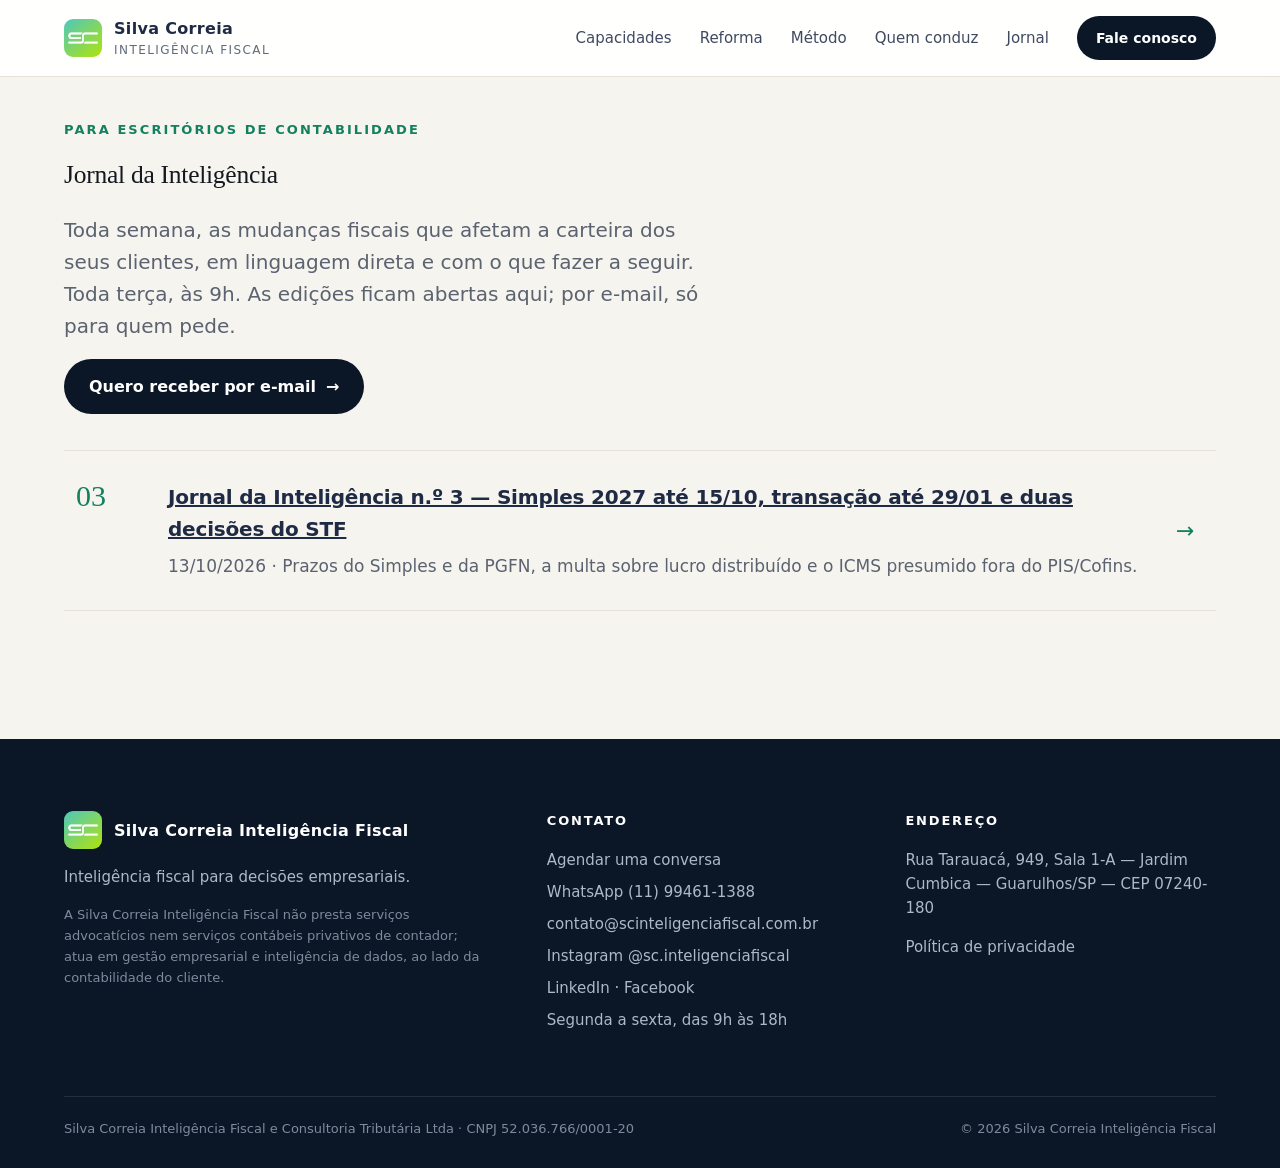
==== jornal.html @ 4a560fd2 "Jornal da Inteligência n.º 3 aberto no site" ====
<!doctype html>
<html lang="pt-BR">
<head>
<meta charset="utf-8">
<meta name="viewport" content="width=device-width, initial-scale=1">
<title>Jornal da Inteligência — Silva Correia Inteligência Fiscal</title>
<meta name="description" content="As mudanças fiscais da semana e o que cada uma muda na rotina das empresas — edições abertas.">
<meta name="theme-color" content="#0B1626">
<meta property="og:type" content="website"><meta property="og:title" content="Jornal da Inteligência — Silva Correia Inteligência Fiscal">
<meta property="og:description" content="As mudanças fiscais da semana e o que cada uma muda na rotina das empresas — edições abertas."><meta property="og:url" content="https://scinteligenciafiscal.com.br">
<meta property="og:image" content="https://scinteligenciafiscal.com.br/assets/sc_simbolo.png"><meta property="og:locale" content="pt_BR">
<link rel="canonical" href="https://scinteligenciafiscal.com.br/">
<link rel="icon" href="assets/sc_simbolo.png">
<link rel="stylesheet" href="assets/estilo.css">

</head>
<body>
<a class="pular" href="#conteudo">Pular para o conteúdo</a>
<header class="hdr solido fixo"><div class="cx">
  <a class="marca" href="index.html"><img src="assets/sc_simbolo.png" alt="" width="38" height="38">
    <span>Silva Correia<small>Inteligência Fiscal</small></span></a>
  <button class="menu-btn" aria-label="Abrir menu" aria-expanded="false" aria-controls="menu"><span></span><span></span><span></span></button>
  <nav class="nav" id="menu" aria-label="Principal">
    <a href="index.html#capacidades">Capacidades</a><a href="index.html#reforma">Reforma</a>
    <a href="index.html#metodo">Método</a><a href="index.html#lideranca">Quem conduz</a><a href="jornal.html">Jornal</a>
    <a class="btn btn-e" href="index.html#contato">Fale conosco</a>
  </nav>
</div></header>
<main id="conteudo">

<section class="papel" style="padding-top:120px"><div class="cx">
  <p class="olho">Para escritórios de contabilidade</p><h1>Jornal da Inteligência</h1>
  <p class="lead">Toda semana, as mudanças fiscais que afetam a carteira dos seus clientes, em linguagem direta e com o que fazer a seguir. Toda terça, às 9h. As edições ficam abertas aqui; por e-mail, só para quem pede.</p>
  <p><a class="btn btn-e" href="mailto:contato@scinteligenciafiscal.com.br?subject=Inscri%C3%A7%C3%A3o%20no%20Jornal%20da%20Intelig%C3%AAncia">Quero receber por e-mail <span class="seta">→</span></a></p>
  <ul class="cap-lista" style="margin-top:36px"><li class="cap"><span class="n">03</span><div><h3><a href="jornal/edicao-003.html">Jornal da Inteligência n.º 3 — Simples 2027 até 15/10, transação até 29/01 e duas decisões do STF</a></h3><p>13/10/2026 · Prazos do Simples e da PGFN, a multa sobre lucro distribuído e o ICMS presumido fora do PIS/Cofins.</p></div><span class="seta" aria-hidden="true">→</span></li></ul>
</div></section>
</main>
<footer class="rodape"><div class="cx">
  <div class="cols">
    <div><a class="marca" href="index.html"><img src="assets/sc_simbolo.png" alt="" width="38" height="38"><span>Silva Correia Inteligência Fiscal</span></a>
      <p>Inteligência fiscal para decisões empresariais.</p><p class="ressalva">A Silva Correia Inteligência Fiscal não presta serviços advocatícios nem serviços contábeis privativos de contador; atua em gestão empresarial e inteligência de dados, ao lado da contabilidade do cliente.</p></div>
    <div><h4>Contato</h4><ul>
      <li><a href="https://silvacorreiaintelignciafiscal.zohobookings.com/conversa" target="_blank" rel="noopener">Agendar uma conversa</a></li>
      <li><a href="https://wa.me/5511994611388">WhatsApp (11) 99461-1388</a></li><li><a href="mailto:contato@scinteligenciafiscal.com.br">contato@scinteligenciafiscal.com.br</a></li>
      <li><a href="https://www.instagram.com/sc.inteligenciafiscal/">Instagram @sc.inteligenciafiscal</a></li>
      <li><a href="https://www.linkedin.com/company/145295939/">LinkedIn</a> · <a href="https://www.facebook.com/profile.php?id=61595039078750">Facebook</a></li><li>Segunda a sexta, das 9h às 18h</li></ul></div>
    <div><h4>Endereço</h4><p>Rua Tarauacá, 949, Sala 1-A — Jardim Cumbica — Guarulhos/SP — CEP 07240-180</p><ul><li><a href="privacidade.html">Política de privacidade</a></li></ul></div>
  </div>
  <div class="base"><span>Silva Correia Inteligência Fiscal e Consultoria Tributária Ltda · CNPJ 52.036.766/0001-20</span><span>© 2026 Silva Correia Inteligência Fiscal</span></div>
</div></footer>
<script src="assets/site.js" defer></script>
</body></html>
---- assets/estilo.css ----
:root{--ink:#0B1626;--navy:#1F2A44;--turq:#2EBE94;--turq-esc:#13805F;--lima:#8FD13F;--papel:#F6F4EF;
--texto:#14181F;--cinza:#5B6270;--linha:#E4E1D8;--branco:#FFFFFF;
--serif:Georgia,"Times New Roman",serif;--sans:"Segoe UI",Calibri,system-ui,-apple-system,Roboto,Arial,sans-serif;
--r:14px;--cx:1200px}
*{box-sizing:border-box}html{scroll-behavior:smooth}
body{margin:0;font-family:var(--sans);color:var(--texto);background:var(--branco);line-height:1.6;font-size:17px;
-webkit-font-smoothing:antialiased;overflow-x:hidden}
img{max-width:100%;display:block}a{color:inherit}
.cx{max-width:var(--cx);margin:0 auto;padding:0 24px}
.pular{position:absolute;left:-999px;top:8px;background:var(--turq);color:var(--ink);padding:8px 12px;border-radius:6px;z-index:99}
.pular:focus{left:8px}
:focus-visible{outline:3px solid var(--turq);outline-offset:3px;border-radius:4px}
.olho{font-size:13px;font-weight:700;letter-spacing:.16em;text-transform:uppercase;color:var(--turq-esc);margin:0 0 14px}
.escuro .olho,.heroi .olho{color:var(--turq)}
h1,h2,h3{font-family:var(--serif);font-weight:400;letter-spacing:-.01em;margin:0}
h2{font-size:clamp(30px,4vw,46px);line-height:1.12;color:var(--navy)}
.escuro h2{color:var(--branco)}
.lead{font-size:clamp(17px,1.6vw,20px);color:var(--cinza);max-width:640px;margin:18px 0 0}
.escuro .lead{color:#B9C2D0}
section{padding:clamp(72px,10vw,128px) 0}
.escuro{background:var(--ink);color:#DCE2EA}
.papel{background:var(--papel)}

/* botões */
.btn{display:inline-flex;align-items:center;gap:10px;padding:14px 24px;border-radius:999px;font-weight:600;
text-decoration:none;font-size:16px;transition:transform .2s,box-shadow .2s,background .2s;border:1px solid transparent}
.btn:hover{transform:translateY(-2px)}
.btn-p{background:var(--turq);color:var(--ink)}.btn-p:hover{box-shadow:0 10px 30px rgba(46,190,148,.35)}
.btn-s{border-color:rgba(255,255,255,.35);color:var(--branco)}.btn-s:hover{background:rgba(255,255,255,.08)}
.btn-e{background:var(--ink);color:var(--branco)}.btn-e:hover{box-shadow:0 10px 30px rgba(11,22,38,.3)}
.btn-c{border-color:var(--ink);color:var(--ink)}
.seta{transition:transform .2s}.btn:hover .seta{transform:translateX(4px)}

/* cabeçalho */
.hdr{position:fixed;inset:0 0 auto 0;z-index:50;transition:background .3s,border-color .3s,box-shadow .3s;
border-bottom:1px solid transparent;color:var(--branco)}
.hdr.solido{background:rgba(255,255,255,.92);backdrop-filter:saturate(1.4) blur(12px);-webkit-backdrop-filter:saturate(1.4) blur(12px);
border-bottom-color:var(--linha);color:var(--navy)}
.hdr .cx{display:flex;align-items:center;justify-content:space-between;height:76px;gap:16px}
.marca{display:flex;align-items:center;gap:12px;text-decoration:none;font-weight:700;letter-spacing:.02em;font-size:16px}
.marca img{width:38px;height:38px;border-radius:9px}
.marca small{display:block;font-weight:400;font-size:12px;letter-spacing:.12em;text-transform:uppercase;opacity:.7}
.nav{display:flex;align-items:center;gap:28px}
.nav a{text-decoration:none;font-size:15px;opacity:.85}.nav a:hover{opacity:1}
.nav .btn{opacity:1;padding:10px 18px;font-size:14px}
.hdr:not(.solido) .nav .btn-e{background:var(--branco);color:var(--ink)}
.menu-btn{display:none;background:none;border:0;color:inherit;padding:8px;cursor:pointer}
.menu-btn span{display:block;width:24px;height:2px;background:currentColor;margin:5px 0;transition:transform .3s,opacity .3s}

/* herói */
.heroi{position:relative;min-height:min(92vh,900px);display:flex;align-items:center;background:var(--ink);color:var(--branco);
padding:130px 0 80px;overflow:hidden}
.heroi::before{content:"";position:absolute;inset:0;
background-image:linear-gradient(rgba(255,255,255,.045) 1px,transparent 1px),linear-gradient(90deg,rgba(255,255,255,.045) 1px,transparent 1px);
background-size:64px 64px;mask-image:radial-gradient(ellipse at 70% 40%,#000 0%,transparent 75%);-webkit-mask-image:radial-gradient(ellipse at 70% 40%,#000 0%,transparent 75%)}
.heroi::after{content:"";position:absolute;width:820px;height:820px;right:-220px;top:-260px;border-radius:50%;
background:radial-gradient(circle,rgba(46,190,148,.28),transparent 62%);filter:blur(10px);animation:pulsa 9s ease-in-out infinite}
@keyframes pulsa{50%{transform:scale(1.08) translate(-20px,20px)}}
.heroi .cx{position:relative;z-index:1;display:grid;grid-template-columns:1.15fr .85fr;gap:56px;align-items:center}
.heroi h1{font-size:clamp(42px,6.2vw,80px);line-height:1.04;color:var(--branco)}
.heroi h1 em{font-style:italic;color:var(--turq)}
.heroi .lead{color:#C3CCDA;max-width:600px;margin-top:26px}
.acoes{display:flex;flex-wrap:wrap;gap:14px;margin-top:36px}
.etiquetas{display:flex;flex-wrap:wrap;gap:10px;margin-top:44px;padding:0;list-style:none}
.etiquetas li{font-size:13px;letter-spacing:.04em;color:#AEB8C7;border:1px solid rgba(255,255,255,.14);padding:6px 12px;border-radius:999px}

.painel{background:linear-gradient(160deg,rgba(255,255,255,.09),rgba(255,255,255,.03));border:1px solid rgba(255,255,255,.14);
border-radius:20px;padding:24px;backdrop-filter:blur(6px);box-shadow:0 40px 80px rgba(0,0,0,.35)}
.painel-top{display:flex;justify-content:space-between;align-items:center;font-size:13px;color:#AEB8C7;margin-bottom:18px}
.pontos i{display:inline-block;width:8px;height:8px;border-radius:50%;background:rgba(255,255,255,.25);margin-left:5px}
.kpis{display:grid;grid-template-columns:repeat(3,1fr);gap:10px;margin-bottom:18px}
.kpi{background:rgba(255,255,255,.05);border:1px solid rgba(255,255,255,.08);border-radius:12px;padding:12px}
.kpi b{display:block;font-size:12px;font-weight:600;color:#C3CCDA;letter-spacing:.04em}
.kpi span{display:flex;align-items:center;gap:6px;font-size:13px;color:var(--branco);margin-top:6px}
.kpi span::before{content:"";width:8px;height:8px;border-radius:50%;background:var(--turq)}
.kpi.al span::before{background:var(--lima)}
.grafico{width:100%;height:auto}
.grafico .l1{stroke:var(--turq);stroke-width:2.5;fill:none;stroke-dasharray:600;stroke-dashoffset:600;animation:traca 2.4s .4s ease forwards}
.grafico .l2{stroke:rgba(255,255,255,.35);stroke-width:1.5;fill:none;stroke-dasharray:4 6}
.grafico .area{fill:url(#gArea);opacity:0;animation:aparece 1.2s 1.6s forwards}
.grafico rect{fill:rgba(255,255,255,.12);transform-origin:bottom;transform-box:fill-box;animation:sobe 1s ease both}
@keyframes traca{to{stroke-dashoffset:0}}@keyframes aparece{to{opacity:1}}@keyframes sobe{from{transform:scaleY(0)}}
.legenda-il{font-size:11px;color:#7F8A9C;margin-top:10px;text-align:right}
.rolar{position:absolute;left:50%;bottom:26px;transform:translateX(-50%);z-index:1;width:26px;height:42px;border:2px solid rgba(255,255,255,.35);border-radius:14px}
.rolar::after{content:"";position:absolute;left:50%;top:8px;width:4px;height:8px;margin-left:-2px;border-radius:2px;background:var(--branco);animation:desce 1.8s infinite}
@keyframes desce{0%{opacity:0;transform:translateY(0)}40%{opacity:1}100%{opacity:0;transform:translateY(12px)}}

/* pilares */
.pilares{padding:0;background:var(--branco)}
.pilares .cx{display:grid;grid-template-columns:repeat(3,1fr);border-bottom:1px solid var(--linha)}
.pilar{padding:44px 32px 44px 0}
.pilar+.pilar{padding-left:32px;border-left:1px solid var(--linha)}
.pilar h3{font-size:24px;color:var(--navy);margin-bottom:8px}.pilar p{margin:0;color:var(--cinza)}

/* capacidades */
.cap-grade{display:grid;grid-template-columns:.9fr 1.1fr;gap:72px;align-items:start}
.cap-intro{position:sticky;top:120px}
.cap-lista{list-style:none;margin:0;padding:0;border-top:1px solid var(--linha)}
.cap{display:grid;grid-template-columns:72px 1fr 28px;gap:20px;padding:30px 12px;border-bottom:1px solid var(--linha);
transition:background .25s,padding .25s}
.cap:hover{background:var(--papel);padding-left:22px}
.cap .n{font-family:var(--serif);font-size:30px;color:var(--turq-esc);line-height:1}
.cap h3{font-family:var(--sans);font-weight:600;font-size:20px;color:var(--navy);margin-bottom:8px}
.cap p{margin:0;color:var(--cinza)}
.cap .seta{align-self:center;color:var(--turq-esc);font-size:22px}
.cap:hover .seta{transform:translateX(6px)}

/* linha do tempo */
.tempo{display:grid;grid-template-columns:repeat(4,1fr);gap:28px;margin-top:64px;position:relative;list-style:none;padding:0}
.tempo::before{content:"";position:absolute;left:0;right:0;top:9px;height:1px;background:linear-gradient(90deg,var(--turq),rgba(255,255,255,.12))}
.tempo li{position:relative;padding-top:42px}
.tempo li::before{content:"";position:absolute;top:0;left:0;width:19px;height:19px;border-radius:50%;background:var(--ink);border:2px solid var(--turq)}
.tempo li.agora::before{background:var(--turq);box-shadow:0 0 0 8px rgba(46,190,148,.18)}
.ano{font-family:var(--serif);font-size:40px;color:var(--branco);line-height:1}
.tempo h3{font-family:var(--sans);font-size:17px;font-weight:600;color:var(--turq);margin:14px 0 8px}
.tempo p{margin:0;color:#AEB8C7;font-size:15.5px}
.fonte{font-size:13px;color:#7F8A9C;margin-top:44px}

/* método */
.passos{display:grid;grid-template-columns:repeat(4,1fr);gap:24px;margin-top:56px;position:relative}
.passos::before{content:"";position:absolute;top:27px;left:28px;right:28px;height:1px;background:var(--linha)}
.passo{position:relative}
.passo .c{width:56px;height:56px;border-radius:50%;background:var(--branco);border:1px solid var(--linha);display:grid;place-items:center;
font-family:var(--serif);font-size:22px;color:var(--navy);margin-bottom:22px;position:relative;transition:background .3s,color .3s,border-color .3s}
.passo:hover .c{background:var(--navy);color:var(--branco);border-color:var(--navy)}
.passo h3{font-family:var(--sans);font-weight:600;font-size:18px;color:var(--navy);margin-bottom:8px}
.passo p{margin:0;color:var(--cinza);font-size:16px}

/* entregáveis */
.cards{display:grid;grid-template-columns:repeat(3,1fr);gap:24px;margin-top:56px}
.card{border:1px solid var(--linha);border-radius:var(--r);padding:32px;background:var(--branco);transition:transform .3s,box-shadow .3s,border-color .3s}
.card:hover{transform:translateY(-6px);box-shadow:0 24px 48px rgba(11,22,38,.08);border-color:transparent}
.card svg{width:40px;height:40px;stroke:var(--turq-esc);fill:none;stroke-width:1.6;margin-bottom:22px}
.card h3{font-family:var(--sans);font-weight:600;font-size:19px;color:var(--navy);margin-bottom:8px}
.card p{margin:0;color:var(--cinza)}

/* liderança */
.lider{display:grid;grid-template-columns:.8fr 1.2fr;gap:72px;align-items:center}
.foto{position:relative;isolation:isolate}
.foto img{width:100%;aspect-ratio:4/5;object-fit:cover;object-position:top;border-radius:18px}
.foto::after{content:"";position:absolute;inset:auto -16px -16px auto;width:55%;height:55%;border:2px solid var(--turq);border-radius:18px;z-index:-1}
.cargo{color:var(--turq-esc);font-weight:600;margin:10px 0 22px}

/* jornal */
.jornal{display:grid;grid-template-columns:1.3fr .7fr;gap:40px;align-items:center;background:var(--branco);border:1px solid var(--linha);
border-radius:20px;padding:clamp(28px,5vw,56px)}
.jornal h2{font-size:clamp(26px,3vw,36px)}

/* chamada final */
.final{background:linear-gradient(120deg,var(--turq),var(--lima));color:var(--ink);text-align:center}
.final h2{color:var(--ink);max-width:780px;margin:0 auto}
.final .lead{color:#1F3A30;margin:18px auto 0}
.final .acoes{justify-content:center}
.contatos{display:flex;flex-wrap:wrap;justify-content:center;gap:12px 32px;margin-top:36px;font-size:15px}
.contatos a{text-decoration:none;border-bottom:1px solid rgba(11,22,38,.35)}

/* rodapé */
.rodape{background:var(--ink);color:#AEB8C7;padding:72px 0 28px;font-size:15px}
.rodape .cols{display:grid;grid-template-columns:1.4fr 1fr 1fr;gap:48px}
.rodape h4{color:var(--branco);font-size:13px;letter-spacing:.14em;text-transform:uppercase;margin:0 0 16px}
.rodape a{text-decoration:none}.rodape a:hover{color:var(--branco)}
.rodape ul{list-style:none;margin:0;padding:0}.rodape li{margin-bottom:8px}
.rodape .marca{color:var(--branco);margin-bottom:16px}
.ressalva{font-size:13px;color:#7F8A9C;margin-top:16px;max-width:420px}
.base{border-top:1px solid rgba(255,255,255,.1);margin-top:56px;padding-top:22px;display:flex;flex-wrap:wrap;justify-content:space-between;gap:12px;font-size:13px;color:#7F8A9C}

/* privacidade */
.doc{padding-top:150px}.doc h1{font-size:clamp(34px,4vw,48px);color:var(--navy);margin-bottom:24px}
.doc h2{font-size:26px;margin:40px 0 12px}.doc p,.doc li{max-width:760px;color:#2A2F38}

/* revelação ao rolar */
.rv{opacity:0;transform:translateY(24px);transition:opacity .8s ease,transform .8s ease}
.rv.on{opacity:1;transform:none}
.d1{transition-delay:.1s}.d2{transition-delay:.2s}.d3{transition-delay:.3s}
@media (prefers-reduced-motion:reduce){*{animation:none!important;transition:none!important;scroll-behavior:auto!important}
.rv{opacity:1;transform:none}.grafico .l1{stroke-dashoffset:0}.grafico .area{opacity:1}}

/* responsivo */
@media (max-width:980px){
 .heroi .cx,.cap-grade,.lider,.jornal{grid-template-columns:1fr}
 .cap-intro{position:static}.painel{max-width:520px}
 .tempo,.passos{grid-template-columns:repeat(2,1fr)}.passos::before{display:none}
 .cards{grid-template-columns:1fr}.rodape .cols{grid-template-columns:1fr 1fr}
 .lider{gap:40px}.foto{max-width:420px}
}
@media (max-width:760px){
 .cx{padding:0 16px}
 .menu-btn{display:block}
 .nav{position:fixed;inset:76px 0 auto 0;background:var(--branco);color:var(--navy);flex-direction:column;align-items:flex-start;gap:0;
 padding:8px 16px 24px;border-bottom:1px solid var(--linha);transform:translateY(-12px);opacity:0;pointer-events:none;transition:.25s}
 .nav a{padding:14px 0;width:100%;border-bottom:1px solid var(--linha);font-size:17px}
 .nav .btn{margin-top:16px;border-bottom:0;width:auto}
 .hdr.aberto .nav{transform:none;opacity:1;pointer-events:auto}
 .hdr.aberto{background:var(--branco);color:var(--navy)}
 .hdr.aberto .menu-btn span:nth-child(1){transform:translateY(7px) rotate(45deg)}
 .hdr.aberto .menu-btn span:nth-child(2){opacity:0}
 .hdr.aberto .menu-btn span:nth-child(3){transform:translateY(-7px) rotate(-45deg)}
 .marca small{display:none}
 .pilares .cx{grid-template-columns:1fr}.pilar,.pilar+.pilar{padding:28px 0;border-left:0;border-top:1px solid var(--linha)}
 .tempo,.passos{grid-template-columns:1fr}.tempo::before{left:9px;right:auto;top:0;bottom:0;width:1px;height:auto}
 .tempo li{padding:0 0 0 44px}.tempo li::before{top:4px}
 .cap{grid-template-columns:52px 1fr;padding:24px 4px}.cap .seta{display:none}.cap:hover{padding-left:4px}
 .kpis{grid-template-columns:1fr 1fr 1fr}.kpi{padding:10px 8px}
 .rodape .cols{grid-template-columns:1fr}
 .rolar{display:none}
}
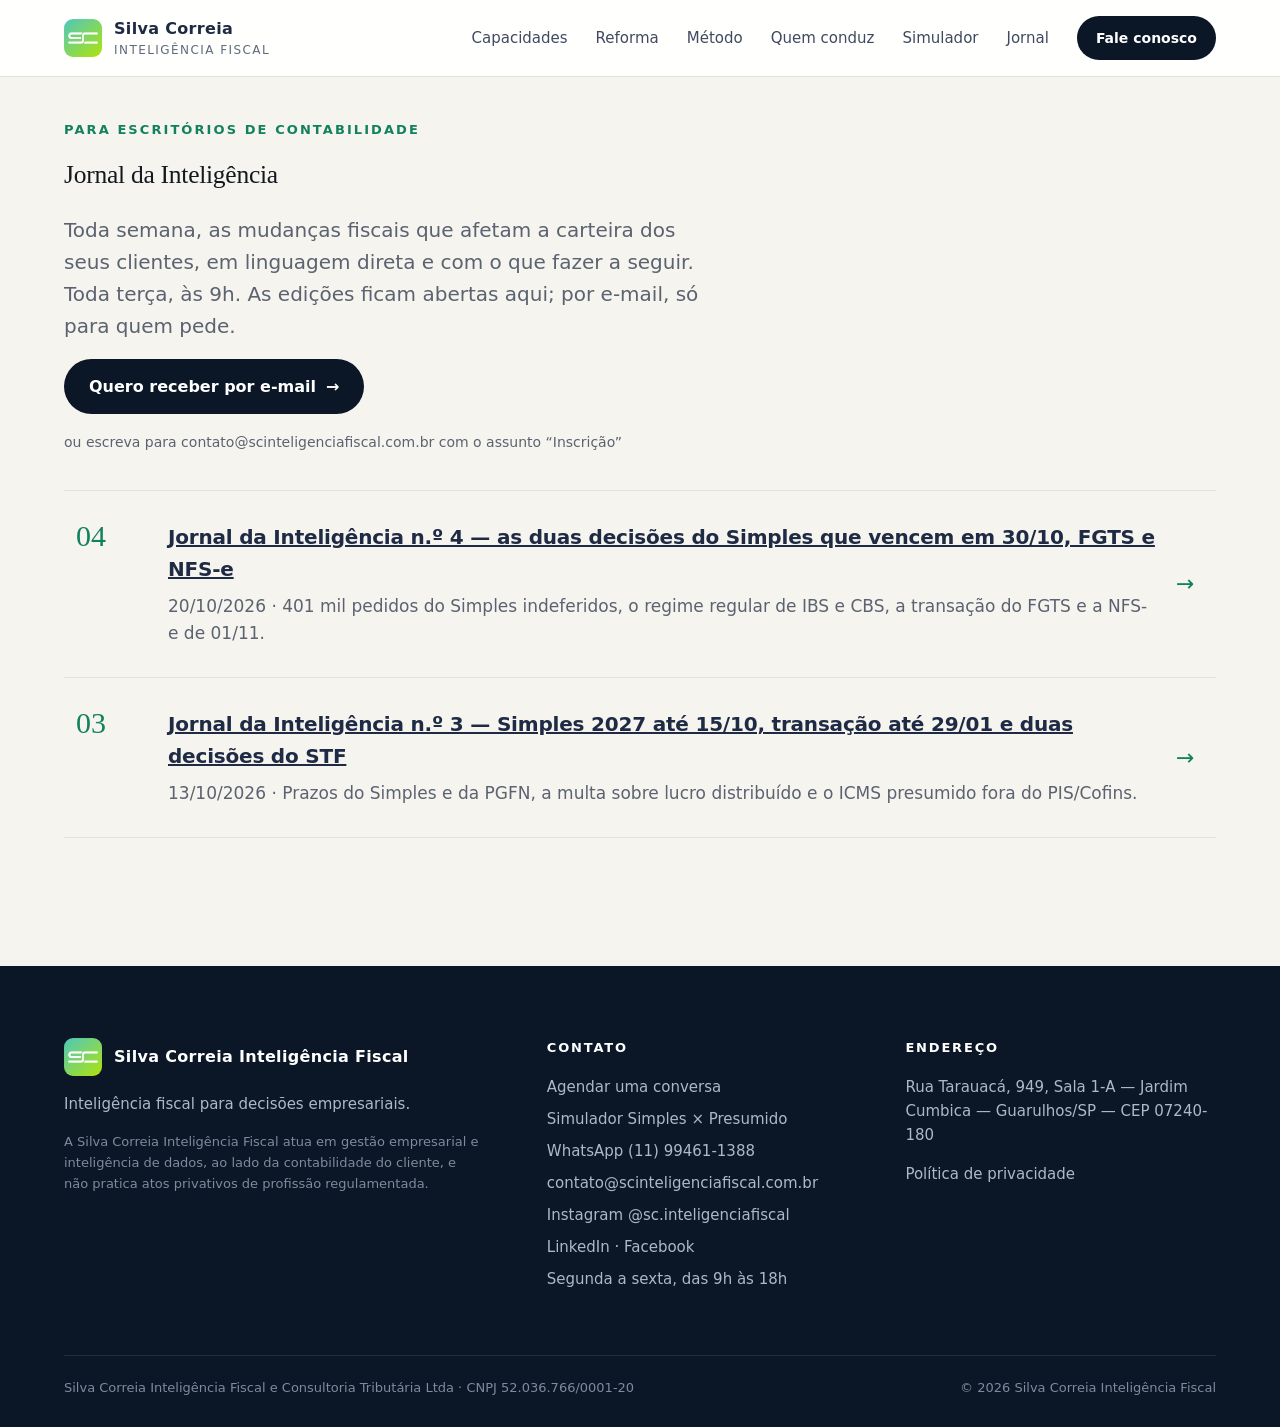
==== commit 768e3a68: "Jornal da Inteligência n.º 4 aberto no site" ====
--- a/jornal.html
+++ b/jornal.html
@@ -3,13 +3,15 @@
 <head>
 <meta charset="utf-8">
 <meta name="viewport" content="width=device-width, initial-scale=1">
+<meta http-equiv="Content-Security-Policy" content="default-src 'self'; script-src 'self'; style-src 'self' 'unsafe-inline'; img-src 'self' data:; connect-src 'none'; base-uri 'self'; form-action 'none'; object-src 'none'">
 <title>Jornal da Inteligência — Silva Correia Inteligência Fiscal</title>
 <meta name="description" content="As mudanças fiscais da semana e o que cada uma muda na rotina das empresas — edições abertas.">
+
 <meta name="theme-color" content="#0B1626">
 <meta property="og:type" content="website"><meta property="og:title" content="Jornal da Inteligência — Silva Correia Inteligência Fiscal">
-<meta property="og:description" content="As mudanças fiscais da semana e o que cada uma muda na rotina das empresas — edições abertas."><meta property="og:url" content="https://scinteligenciafiscal.com.br">
+<meta property="og:description" content="As mudanças fiscais da semana e o que cada uma muda na rotina das empresas — edições abertas."><meta property="og:url" content="https://scinteligenciafiscal.com.br/jornal.html">
 <meta property="og:image" content="https://scinteligenciafiscal.com.br/assets/sc_simbolo.png"><meta property="og:locale" content="pt_BR">
-<link rel="canonical" href="https://scinteligenciafiscal.com.br/">
+<link rel="canonical" href="https://scinteligenciafiscal.com.br/jornal.html">
 <link rel="icon" href="assets/sc_simbolo.png">
 <link rel="stylesheet" href="assets/estilo.css">
 
@@ -22,7 +24,7 @@
   <button class="menu-btn" aria-label="Abrir menu" aria-expanded="false" aria-controls="menu"><span></span><span></span><span></span></button>
   <nav class="nav" id="menu" aria-label="Principal">
     <a href="index.html#capacidades">Capacidades</a><a href="index.html#reforma">Reforma</a>
-    <a href="index.html#metodo">Método</a><a href="index.html#lideranca">Quem conduz</a><a href="jornal.html">Jornal</a>
+    <a href="index.html#metodo">Método</a><a href="index.html#lideranca">Quem conduz</a><a href="simulador.html">Simulador</a><a href="jornal.html">Jornal</a>
     <a class="btn btn-e" href="index.html#contato">Fale conosco</a>
   </nav>
 </div></header>
@@ -32,15 +34,16 @@
   <p class="olho">Para escritórios de contabilidade</p><h1>Jornal da Inteligência</h1>
   <p class="lead">Toda semana, as mudanças fiscais que afetam a carteira dos seus clientes, em linguagem direta e com o que fazer a seguir. Toda terça, às 9h. As edições ficam abertas aqui; por e-mail, só para quem pede.</p>
   <p><a class="btn btn-e" href="mailto:contato@scinteligenciafiscal.com.br?subject=Inscri%C3%A7%C3%A3o%20no%20Jornal%20da%20Intelig%C3%AAncia">Quero receber por e-mail <span class="seta">→</span></a></p>
-  <ul class="cap-lista" style="margin-top:36px"><li class="cap"><span class="n">03</span><div><h3><a href="jornal/edicao-003.html">Jornal da Inteligência n.º 3 — Simples 2027 até 15/10, transação até 29/01 e duas decisões do STF</a></h3><p>13/10/2026 · Prazos do Simples e da PGFN, a multa sobre lucro distribuído e o ICMS presumido fora do PIS/Cofins.</p></div><span class="seta" aria-hidden="true">→</span></li></ul>
+  <p style="font-size:14px;color:var(--cinza)">ou escreva para contato@scinteligenciafiscal.com.br com o assunto “Inscrição”</p>
+  <ul class="cap-lista" style="margin-top:36px"><li class="cap"><span class="n">04</span><div><h3><a href="jornal/edicao-004.html">Jornal da Inteligência n.º 4 — as duas decisões do Simples que vencem em 30/10, FGTS e NFS-e</a></h3><p>20/10/2026 · 401 mil pedidos do Simples indeferidos, o regime regular de IBS e CBS, a transação do FGTS e a NFS-e de 01/11.</p></div><span class="seta" aria-hidden="true">→</span></li><li class="cap"><span class="n">03</span><div><h3><a href="jornal/edicao-003.html">Jornal da Inteligência n.º 3 — Simples 2027 até 15/10, transação até 29/01 e duas decisões do STF</a></h3><p>13/10/2026 · Prazos do Simples e da PGFN, a multa sobre lucro distribuído e o ICMS presumido fora do PIS/Cofins.</p></div><span class="seta" aria-hidden="true">→</span></li></ul>
 </div></section>
 </main>
 <footer class="rodape"><div class="cx">
   <div class="cols">
     <div><a class="marca" href="index.html"><img src="assets/sc_simbolo.png" alt="" width="38" height="38"><span>Silva Correia Inteligência Fiscal</span></a>
-      <p>Inteligência fiscal para decisões empresariais.</p><p class="ressalva">A Silva Correia Inteligência Fiscal não presta serviços advocatícios nem serviços contábeis privativos de contador; atua em gestão empresarial e inteligência de dados, ao lado da contabilidade do cliente.</p></div>
+      <p>Inteligência fiscal para decisões empresariais.</p><p class="ressalva">A Silva Correia Inteligência Fiscal atua em gestão empresarial e inteligência de dados, ao lado da contabilidade do cliente, e não pratica atos privativos de profissão regulamentada.</p></div>
     <div><h4>Contato</h4><ul>
-      <li><a href="https://silvacorreiaintelignciafiscal.zohobookings.com/conversa" target="_blank" rel="noopener">Agendar uma conversa</a></li>
+      <li><a href="agenda.html">Agendar uma conversa</a></li><li><a href="simulador.html">Simulador Simples × Presumido</a></li>
       <li><a href="https://wa.me/5511994611388">WhatsApp (11) 99461-1388</a></li><li><a href="mailto:contato@scinteligenciafiscal.com.br">contato@scinteligenciafiscal.com.br</a></li>
       <li><a href="https://www.instagram.com/sc.inteligenciafiscal/">Instagram @sc.inteligenciafiscal</a></li>
       <li><a href="https://www.linkedin.com/company/145295939/">LinkedIn</a> · <a href="https://www.facebook.com/profile.php?id=61595039078750">Facebook</a></li><li>Segunda a sexta, das 9h às 18h</li></ul></div>
--- a/assets/estilo.css
+++ b/assets/estilo.css
@@ -183,6 +183,18 @@
  .cards{grid-template-columns:1fr}.rodape .cols{grid-template-columns:1fr 1fr}
  .lider{gap:40px}.foto{max-width:420px}
 }
+/* menu: hambúrguer até 1080 px — com "Simulador" e "Jornal" o menu não cabe em 768 (auditoria web, 16/10/2026) */
+.nav a,.marca{white-space:nowrap}
+html{scroll-padding-top:96px}
+@media (max-width:1080px){
+ .menu-btn{display:block}
+ .nav{position:fixed;inset:76px 0 auto 0;background:var(--branco);color:var(--navy);flex-direction:column;align-items:flex-start;gap:0;
+ padding:8px 16px 24px;border-bottom:1px solid var(--linha);transform:translateY(-12px);opacity:0;pointer-events:none;transition:.25s}
+ .nav a{padding:14px 0;width:100%;border-bottom:1px solid var(--linha);font-size:17px}
+ .nav .btn{margin-top:16px;border-bottom:0;width:auto}
+ .hdr.aberto .nav{transform:none;opacity:1;pointer-events:auto}
+ .hdr.aberto{background:var(--branco);color:var(--navy)}
+}
 @media (max-width:760px){
  .cx{padding:0 16px}
  .menu-btn{display:block}
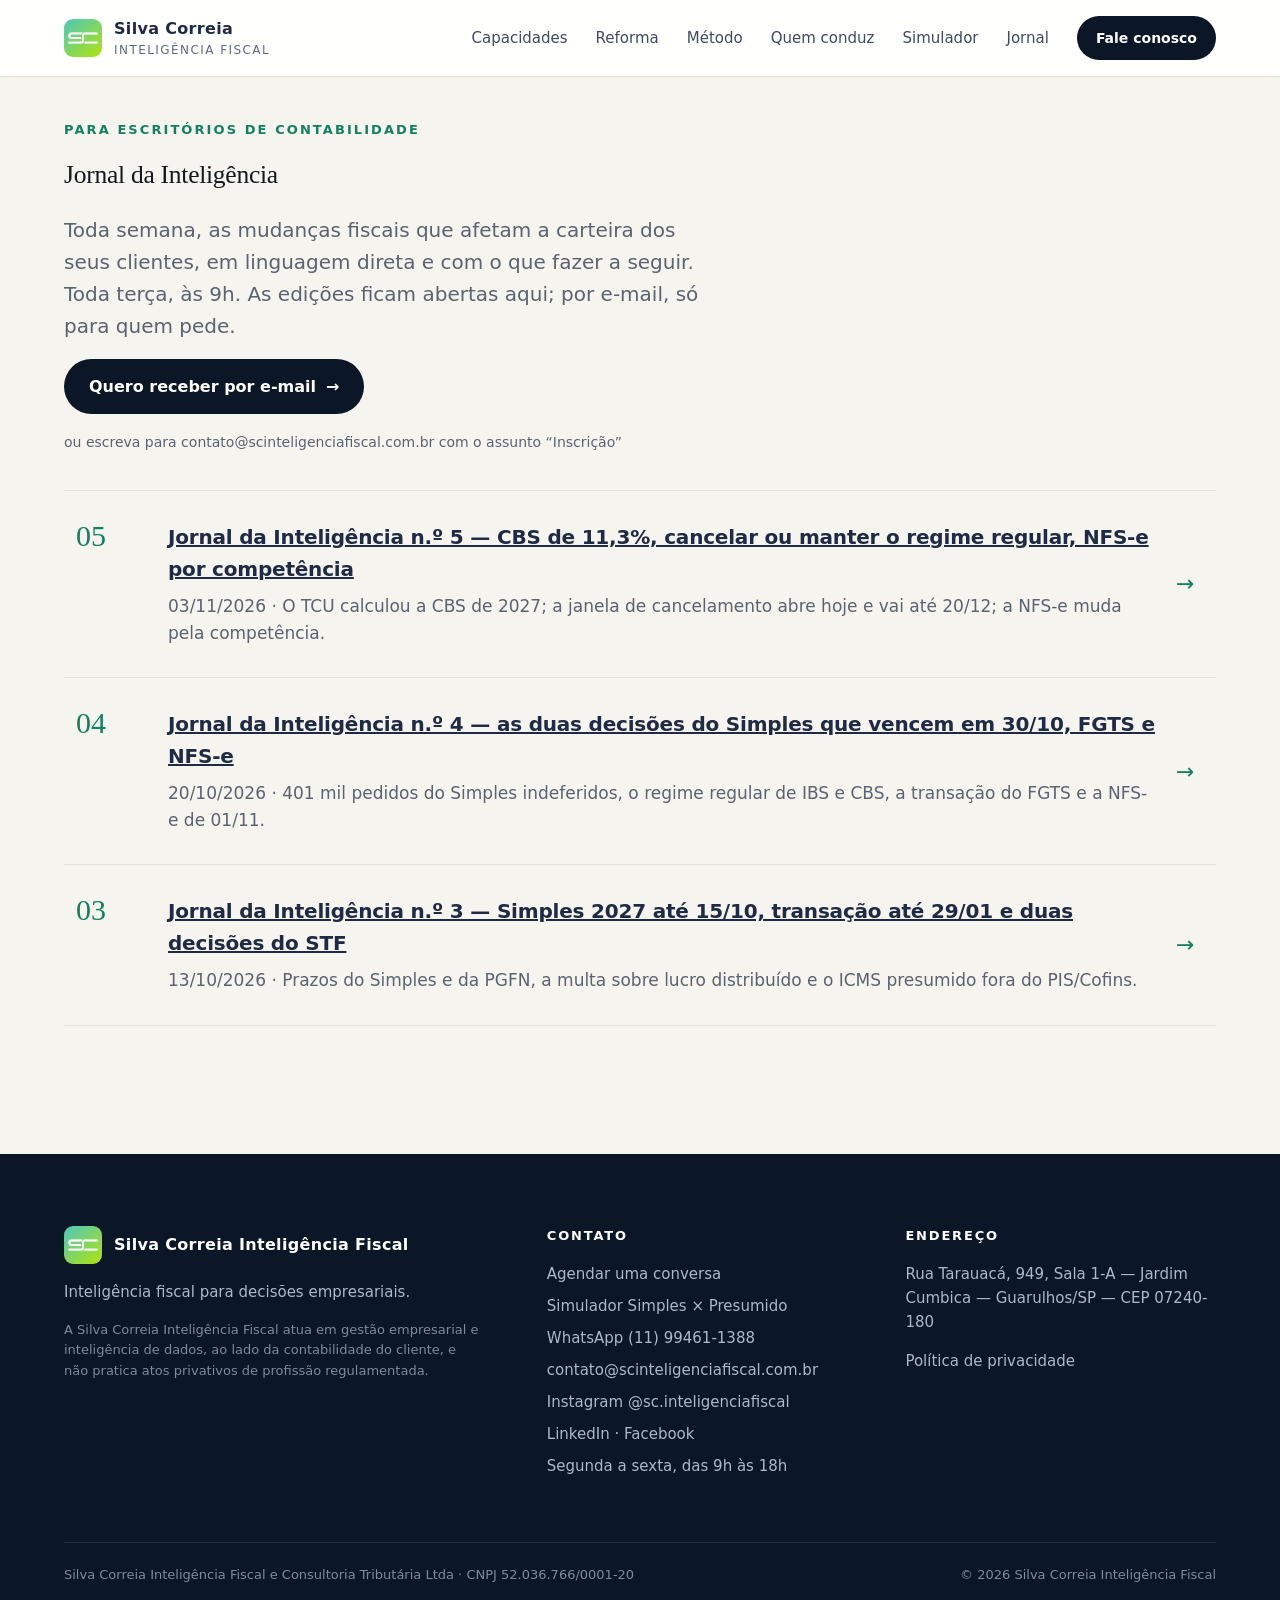
==== commit c4cc65f8: "Jornal da Inteligência n.º 5 aberto no site" ====
--- a/jornal.html
+++ b/jornal.html
@@ -35,7 +35,7 @@
   <p class="lead">Toda semana, as mudanças fiscais que afetam a carteira dos seus clientes, em linguagem direta e com o que fazer a seguir. Toda terça, às 9h. As edições ficam abertas aqui; por e-mail, só para quem pede.</p>
   <p><a class="btn btn-e" href="mailto:contato@scinteligenciafiscal.com.br?subject=Inscri%C3%A7%C3%A3o%20no%20Jornal%20da%20Intelig%C3%AAncia">Quero receber por e-mail <span class="seta">→</span></a></p>
   <p style="font-size:14px;color:var(--cinza)">ou escreva para contato@scinteligenciafiscal.com.br com o assunto “Inscrição”</p>
-  <ul class="cap-lista" style="margin-top:36px"><li class="cap"><span class="n">04</span><div><h3><a href="jornal/edicao-004.html">Jornal da Inteligência n.º 4 — as duas decisões do Simples que vencem em 30/10, FGTS e NFS-e</a></h3><p>20/10/2026 · 401 mil pedidos do Simples indeferidos, o regime regular de IBS e CBS, a transação do FGTS e a NFS-e de 01/11.</p></div><span class="seta" aria-hidden="true">→</span></li><li class="cap"><span class="n">03</span><div><h3><a href="jornal/edicao-003.html">Jornal da Inteligência n.º 3 — Simples 2027 até 15/10, transação até 29/01 e duas decisões do STF</a></h3><p>13/10/2026 · Prazos do Simples e da PGFN, a multa sobre lucro distribuído e o ICMS presumido fora do PIS/Cofins.</p></div><span class="seta" aria-hidden="true">→</span></li></ul>
+  <ul class="cap-lista" style="margin-top:36px"><li class="cap"><span class="n">05</span><div><h3><a href="jornal/edicao-005.html">Jornal da Inteligência n.º 5 — CBS de 11,3%, cancelar ou manter o regime regular, NFS-e por competência</a></h3><p>03/11/2026 · O TCU calculou a CBS de 2027; a janela de cancelamento abre hoje e vai até 20/12; a NFS-e muda pela competência.</p></div><span class="seta" aria-hidden="true">→</span></li><li class="cap"><span class="n">04</span><div><h3><a href="jornal/edicao-004.html">Jornal da Inteligência n.º 4 — as duas decisões do Simples que vencem em 30/10, FGTS e NFS-e</a></h3><p>20/10/2026 · 401 mil pedidos do Simples indeferidos, o regime regular de IBS e CBS, a transação do FGTS e a NFS-e de 01/11.</p></div><span class="seta" aria-hidden="true">→</span></li><li class="cap"><span class="n">03</span><div><h3><a href="jornal/edicao-003.html">Jornal da Inteligência n.º 3 — Simples 2027 até 15/10, transação até 29/01 e duas decisões do STF</a></h3><p>13/10/2026 · Prazos do Simples e da PGFN, a multa sobre lucro distribuído e o ICMS presumido fora do PIS/Cofins.</p></div><span class="seta" aria-hidden="true">→</span></li></ul>
 </div></section>
 </main>
 <footer class="rodape"><div class="cx">
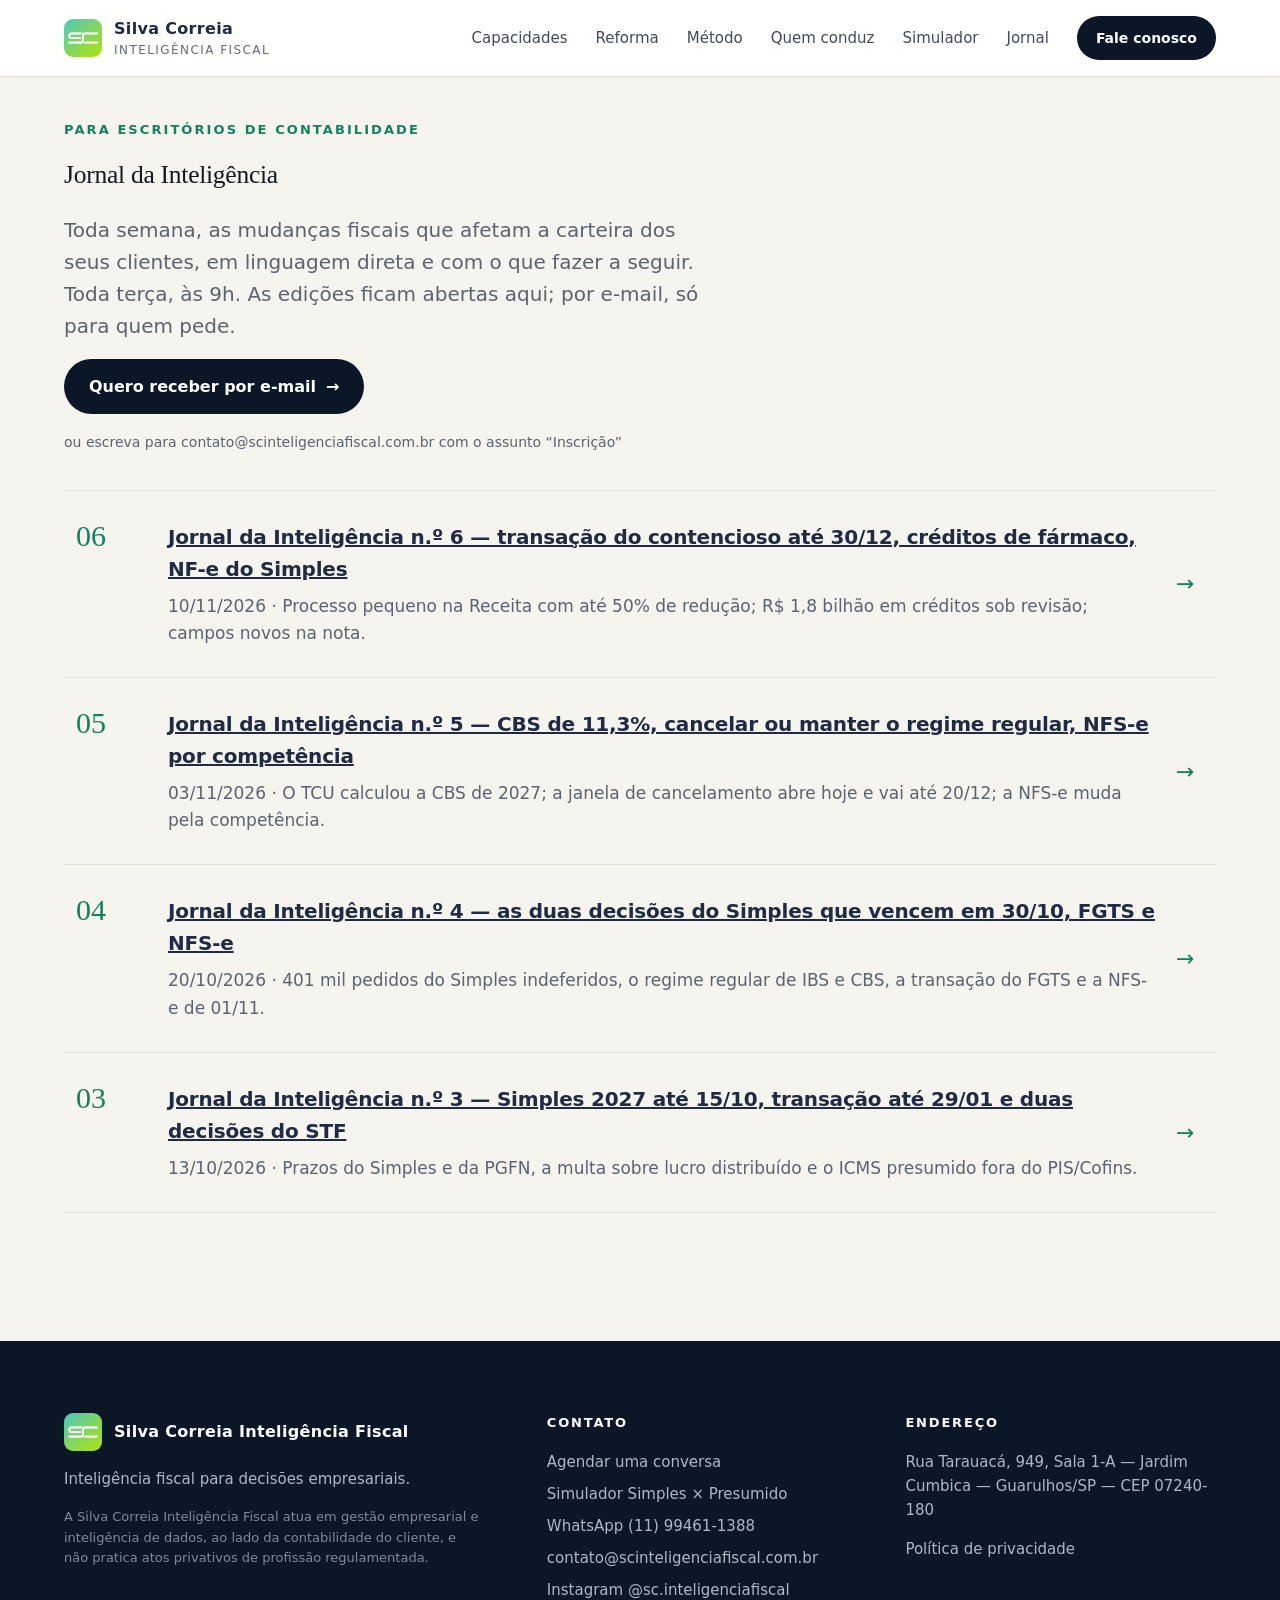
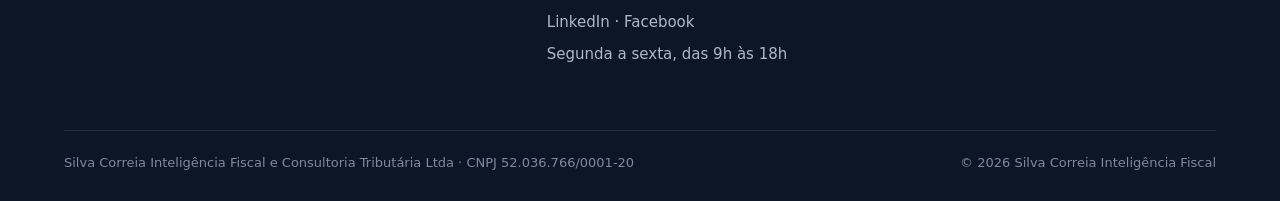
==== commit 47615058: "Jornal da Inteligência n.º 6 aberto no site" ====
--- a/jornal.html
+++ b/jornal.html
@@ -35,7 +35,7 @@
   <p class="lead">Toda semana, as mudanças fiscais que afetam a carteira dos seus clientes, em linguagem direta e com o que fazer a seguir. Toda terça, às 9h. As edições ficam abertas aqui; por e-mail, só para quem pede.</p>
   <p><a class="btn btn-e" href="mailto:contato@scinteligenciafiscal.com.br?subject=Inscri%C3%A7%C3%A3o%20no%20Jornal%20da%20Intelig%C3%AAncia">Quero receber por e-mail <span class="seta">→</span></a></p>
   <p style="font-size:14px;color:var(--cinza)">ou escreva para contato@scinteligenciafiscal.com.br com o assunto “Inscrição”</p>
-  <ul class="cap-lista" style="margin-top:36px"><li class="cap"><span class="n">05</span><div><h3><a href="jornal/edicao-005.html">Jornal da Inteligência n.º 5 — CBS de 11,3%, cancelar ou manter o regime regular, NFS-e por competência</a></h3><p>03/11/2026 · O TCU calculou a CBS de 2027; a janela de cancelamento abre hoje e vai até 20/12; a NFS-e muda pela competência.</p></div><span class="seta" aria-hidden="true">→</span></li><li class="cap"><span class="n">04</span><div><h3><a href="jornal/edicao-004.html">Jornal da Inteligência n.º 4 — as duas decisões do Simples que vencem em 30/10, FGTS e NFS-e</a></h3><p>20/10/2026 · 401 mil pedidos do Simples indeferidos, o regime regular de IBS e CBS, a transação do FGTS e a NFS-e de 01/11.</p></div><span class="seta" aria-hidden="true">→</span></li><li class="cap"><span class="n">03</span><div><h3><a href="jornal/edicao-003.html">Jornal da Inteligência n.º 3 — Simples 2027 até 15/10, transação até 29/01 e duas decisões do STF</a></h3><p>13/10/2026 · Prazos do Simples e da PGFN, a multa sobre lucro distribuído e o ICMS presumido fora do PIS/Cofins.</p></div><span class="seta" aria-hidden="true">→</span></li></ul>
+  <ul class="cap-lista" style="margin-top:36px"><li class="cap"><span class="n">06</span><div><h3><a href="jornal/edicao-006.html">Jornal da Inteligência n.º 6 — transação do contencioso até 30/12, créditos de fármaco, NF-e do Simples</a></h3><p>10/11/2026 · Processo pequeno na Receita com até 50% de redução; R$ 1,8 bilhão em créditos sob revisão; campos novos na nota.</p></div><span class="seta" aria-hidden="true">→</span></li><li class="cap"><span class="n">05</span><div><h3><a href="jornal/edicao-005.html">Jornal da Inteligência n.º 5 — CBS de 11,3%, cancelar ou manter o regime regular, NFS-e por competência</a></h3><p>03/11/2026 · O TCU calculou a CBS de 2027; a janela de cancelamento abre hoje e vai até 20/12; a NFS-e muda pela competência.</p></div><span class="seta" aria-hidden="true">→</span></li><li class="cap"><span class="n">04</span><div><h3><a href="jornal/edicao-004.html">Jornal da Inteligência n.º 4 — as duas decisões do Simples que vencem em 30/10, FGTS e NFS-e</a></h3><p>20/10/2026 · 401 mil pedidos do Simples indeferidos, o regime regular de IBS e CBS, a transação do FGTS e a NFS-e de 01/11.</p></div><span class="seta" aria-hidden="true">→</span></li><li class="cap"><span class="n">03</span><div><h3><a href="jornal/edicao-003.html">Jornal da Inteligência n.º 3 — Simples 2027 até 15/10, transação até 29/01 e duas decisões do STF</a></h3><p>13/10/2026 · Prazos do Simples e da PGFN, a multa sobre lucro distribuído e o ICMS presumido fora do PIS/Cofins.</p></div><span class="seta" aria-hidden="true">→</span></li></ul>
 </div></section>
 </main>
 <footer class="rodape"><div class="cx">
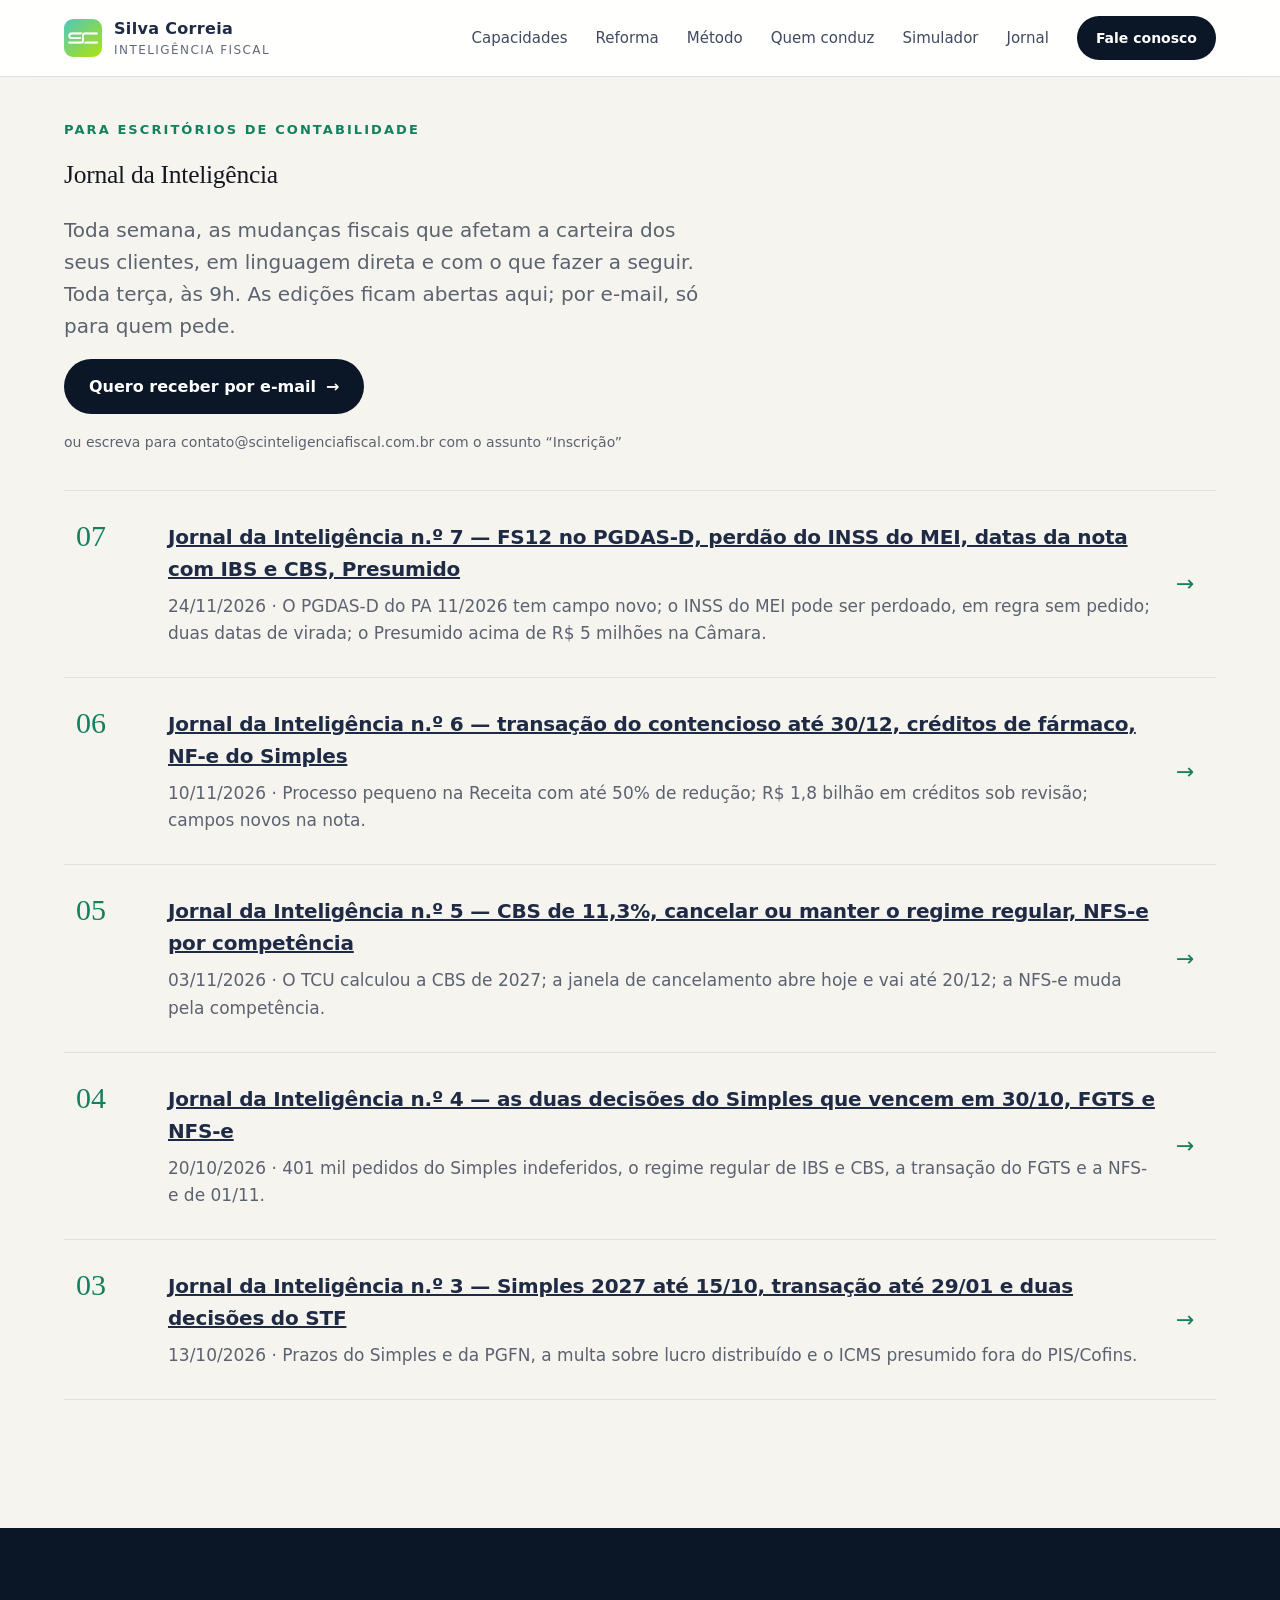
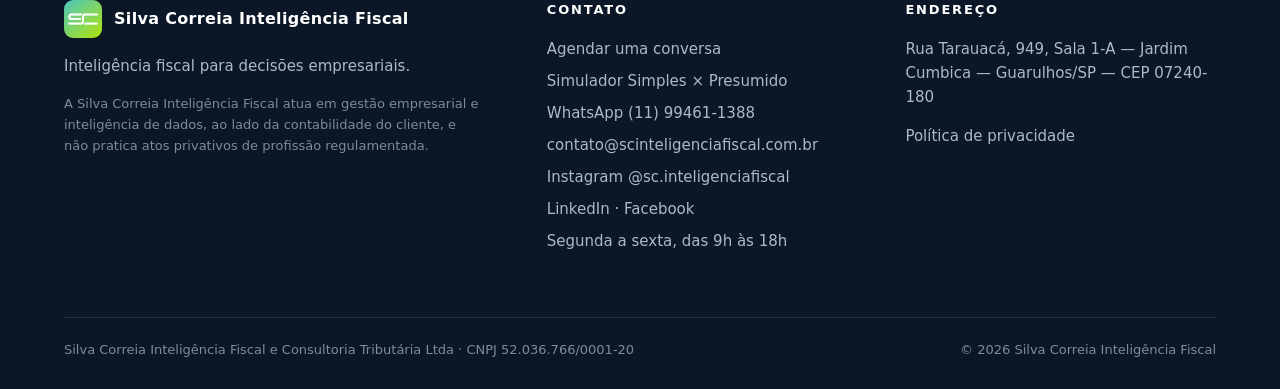
==== commit 85ba9ea6: "Jornal da Inteligência n.º 7 aberto no site" ====
--- a/jornal.html
+++ b/jornal.html
@@ -35,7 +35,7 @@
   <p class="lead">Toda semana, as mudanças fiscais que afetam a carteira dos seus clientes, em linguagem direta e com o que fazer a seguir. Toda terça, às 9h. As edições ficam abertas aqui; por e-mail, só para quem pede.</p>
   <p><a class="btn btn-e" href="mailto:contato@scinteligenciafiscal.com.br?subject=Inscri%C3%A7%C3%A3o%20no%20Jornal%20da%20Intelig%C3%AAncia">Quero receber por e-mail <span class="seta">→</span></a></p>
   <p style="font-size:14px;color:var(--cinza)">ou escreva para contato@scinteligenciafiscal.com.br com o assunto “Inscrição”</p>
-  <ul class="cap-lista" style="margin-top:36px"><li class="cap"><span class="n">06</span><div><h3><a href="jornal/edicao-006.html">Jornal da Inteligência n.º 6 — transação do contencioso até 30/12, créditos de fármaco, NF-e do Simples</a></h3><p>10/11/2026 · Processo pequeno na Receita com até 50% de redução; R$ 1,8 bilhão em créditos sob revisão; campos novos na nota.</p></div><span class="seta" aria-hidden="true">→</span></li><li class="cap"><span class="n">05</span><div><h3><a href="jornal/edicao-005.html">Jornal da Inteligência n.º 5 — CBS de 11,3%, cancelar ou manter o regime regular, NFS-e por competência</a></h3><p>03/11/2026 · O TCU calculou a CBS de 2027; a janela de cancelamento abre hoje e vai até 20/12; a NFS-e muda pela competência.</p></div><span class="seta" aria-hidden="true">→</span></li><li class="cap"><span class="n">04</span><div><h3><a href="jornal/edicao-004.html">Jornal da Inteligência n.º 4 — as duas decisões do Simples que vencem em 30/10, FGTS e NFS-e</a></h3><p>20/10/2026 · 401 mil pedidos do Simples indeferidos, o regime regular de IBS e CBS, a transação do FGTS e a NFS-e de 01/11.</p></div><span class="seta" aria-hidden="true">→</span></li><li class="cap"><span class="n">03</span><div><h3><a href="jornal/edicao-003.html">Jornal da Inteligência n.º 3 — Simples 2027 até 15/10, transação até 29/01 e duas decisões do STF</a></h3><p>13/10/2026 · Prazos do Simples e da PGFN, a multa sobre lucro distribuído e o ICMS presumido fora do PIS/Cofins.</p></div><span class="seta" aria-hidden="true">→</span></li></ul>
+  <ul class="cap-lista" style="margin-top:36px"><li class="cap"><span class="n">07</span><div><h3><a href="jornal/edicao-007.html">Jornal da Inteligência n.º 7 — FS12 no PGDAS-D, perdão do INSS do MEI, datas da nota com IBS e CBS, Presumido</a></h3><p>24/11/2026 · O PGDAS-D do PA 11/2026 tem campo novo; o INSS do MEI pode ser perdoado, em regra sem pedido; duas datas de virada; o Presumido acima de R$ 5 milhões na Câmara.</p></div><span class="seta" aria-hidden="true">→</span></li><li class="cap"><span class="n">06</span><div><h3><a href="jornal/edicao-006.html">Jornal da Inteligência n.º 6 — transação do contencioso até 30/12, créditos de fármaco, NF-e do Simples</a></h3><p>10/11/2026 · Processo pequeno na Receita com até 50% de redução; R$ 1,8 bilhão em créditos sob revisão; campos novos na nota.</p></div><span class="seta" aria-hidden="true">→</span></li><li class="cap"><span class="n">05</span><div><h3><a href="jornal/edicao-005.html">Jornal da Inteligência n.º 5 — CBS de 11,3%, cancelar ou manter o regime regular, NFS-e por competência</a></h3><p>03/11/2026 · O TCU calculou a CBS de 2027; a janela de cancelamento abre hoje e vai até 20/12; a NFS-e muda pela competência.</p></div><span class="seta" aria-hidden="true">→</span></li><li class="cap"><span class="n">04</span><div><h3><a href="jornal/edicao-004.html">Jornal da Inteligência n.º 4 — as duas decisões do Simples que vencem em 30/10, FGTS e NFS-e</a></h3><p>20/10/2026 · 401 mil pedidos do Simples indeferidos, o regime regular de IBS e CBS, a transação do FGTS e a NFS-e de 01/11.</p></div><span class="seta" aria-hidden="true">→</span></li><li class="cap"><span class="n">03</span><div><h3><a href="jornal/edicao-003.html">Jornal da Inteligência n.º 3 — Simples 2027 até 15/10, transação até 29/01 e duas decisões do STF</a></h3><p>13/10/2026 · Prazos do Simples e da PGFN, a multa sobre lucro distribuído e o ICMS presumido fora do PIS/Cofins.</p></div><span class="seta" aria-hidden="true">→</span></li></ul>
 </div></section>
 </main>
 <footer class="rodape"><div class="cx">
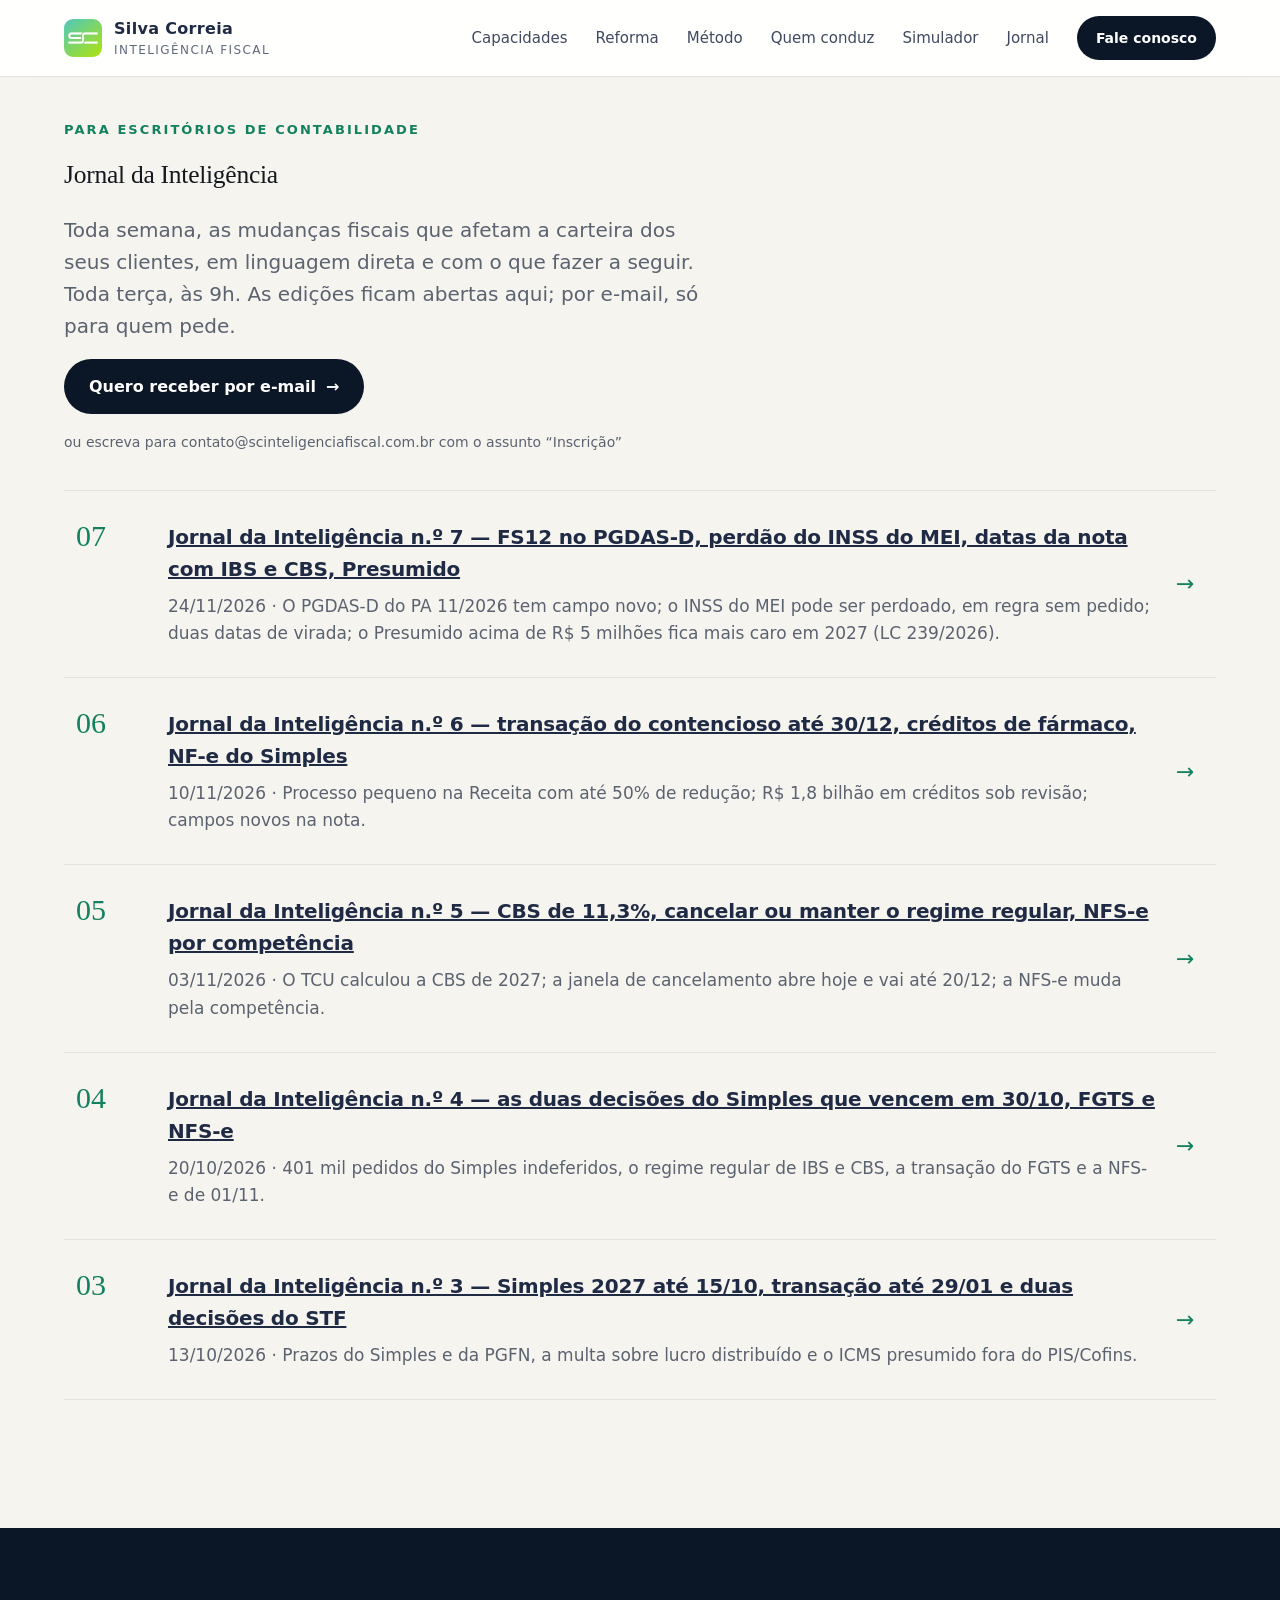
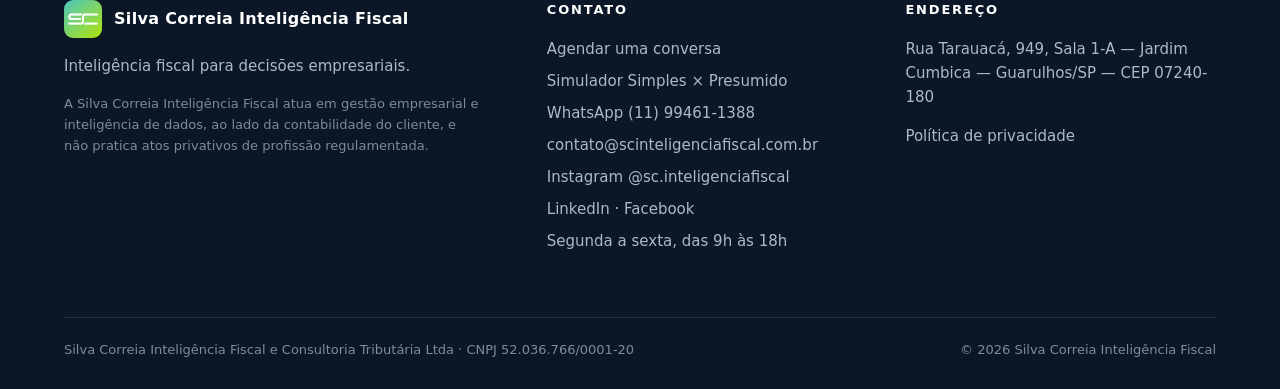
==== commit 534118f5: "Jornal da Inteligência n.º 7 aberto no site" ====
--- a/jornal.html
+++ b/jornal.html
@@ -35,7 +35,7 @@
   <p class="lead">Toda semana, as mudanças fiscais que afetam a carteira dos seus clientes, em linguagem direta e com o que fazer a seguir. Toda terça, às 9h. As edições ficam abertas aqui; por e-mail, só para quem pede.</p>
   <p><a class="btn btn-e" href="mailto:contato@scinteligenciafiscal.com.br?subject=Inscri%C3%A7%C3%A3o%20no%20Jornal%20da%20Intelig%C3%AAncia">Quero receber por e-mail <span class="seta">→</span></a></p>
   <p style="font-size:14px;color:var(--cinza)">ou escreva para contato@scinteligenciafiscal.com.br com o assunto “Inscrição”</p>
-  <ul class="cap-lista" style="margin-top:36px"><li class="cap"><span class="n">07</span><div><h3><a href="jornal/edicao-007.html">Jornal da Inteligência n.º 7 — FS12 no PGDAS-D, perdão do INSS do MEI, datas da nota com IBS e CBS, Presumido</a></h3><p>24/11/2026 · O PGDAS-D do PA 11/2026 tem campo novo; o INSS do MEI pode ser perdoado, em regra sem pedido; duas datas de virada; o Presumido acima de R$ 5 milhões na Câmara.</p></div><span class="seta" aria-hidden="true">→</span></li><li class="cap"><span class="n">06</span><div><h3><a href="jornal/edicao-006.html">Jornal da Inteligência n.º 6 — transação do contencioso até 30/12, créditos de fármaco, NF-e do Simples</a></h3><p>10/11/2026 · Processo pequeno na Receita com até 50% de redução; R$ 1,8 bilhão em créditos sob revisão; campos novos na nota.</p></div><span class="seta" aria-hidden="true">→</span></li><li class="cap"><span class="n">05</span><div><h3><a href="jornal/edicao-005.html">Jornal da Inteligência n.º 5 — CBS de 11,3%, cancelar ou manter o regime regular, NFS-e por competência</a></h3><p>03/11/2026 · O TCU calculou a CBS de 2027; a janela de cancelamento abre hoje e vai até 20/12; a NFS-e muda pela competência.</p></div><span class="seta" aria-hidden="true">→</span></li><li class="cap"><span class="n">04</span><div><h3><a href="jornal/edicao-004.html">Jornal da Inteligência n.º 4 — as duas decisões do Simples que vencem em 30/10, FGTS e NFS-e</a></h3><p>20/10/2026 · 401 mil pedidos do Simples indeferidos, o regime regular de IBS e CBS, a transação do FGTS e a NFS-e de 01/11.</p></div><span class="seta" aria-hidden="true">→</span></li><li class="cap"><span class="n">03</span><div><h3><a href="jornal/edicao-003.html">Jornal da Inteligência n.º 3 — Simples 2027 até 15/10, transação até 29/01 e duas decisões do STF</a></h3><p>13/10/2026 · Prazos do Simples e da PGFN, a multa sobre lucro distribuído e o ICMS presumido fora do PIS/Cofins.</p></div><span class="seta" aria-hidden="true">→</span></li></ul>
+  <ul class="cap-lista" style="margin-top:36px"><li class="cap"><span class="n">07</span><div><h3><a href="jornal/edicao-007.html">Jornal da Inteligência n.º 7 — FS12 no PGDAS-D, perdão do INSS do MEI, datas da nota com IBS e CBS, Presumido</a></h3><p>24/11/2026 · O PGDAS-D do PA 11/2026 tem campo novo; o INSS do MEI pode ser perdoado, em regra sem pedido; duas datas de virada; o Presumido acima de R$ 5 milhões fica mais caro em 2027 (LC 239/2026).</p></div><span class="seta" aria-hidden="true">→</span></li><li class="cap"><span class="n">06</span><div><h3><a href="jornal/edicao-006.html">Jornal da Inteligência n.º 6 — transação do contencioso até 30/12, créditos de fármaco, NF-e do Simples</a></h3><p>10/11/2026 · Processo pequeno na Receita com até 50% de redução; R$ 1,8 bilhão em créditos sob revisão; campos novos na nota.</p></div><span class="seta" aria-hidden="true">→</span></li><li class="cap"><span class="n">05</span><div><h3><a href="jornal/edicao-005.html">Jornal da Inteligência n.º 5 — CBS de 11,3%, cancelar ou manter o regime regular, NFS-e por competência</a></h3><p>03/11/2026 · O TCU calculou a CBS de 2027; a janela de cancelamento abre hoje e vai até 20/12; a NFS-e muda pela competência.</p></div><span class="seta" aria-hidden="true">→</span></li><li class="cap"><span class="n">04</span><div><h3><a href="jornal/edicao-004.html">Jornal da Inteligência n.º 4 — as duas decisões do Simples que vencem em 30/10, FGTS e NFS-e</a></h3><p>20/10/2026 · 401 mil pedidos do Simples indeferidos, o regime regular de IBS e CBS, a transação do FGTS e a NFS-e de 01/11.</p></div><span class="seta" aria-hidden="true">→</span></li><li class="cap"><span class="n">03</span><div><h3><a href="jornal/edicao-003.html">Jornal da Inteligência n.º 3 — Simples 2027 até 15/10, transação até 29/01 e duas decisões do STF</a></h3><p>13/10/2026 · Prazos do Simples e da PGFN, a multa sobre lucro distribuído e o ICMS presumido fora do PIS/Cofins.</p></div><span class="seta" aria-hidden="true">→</span></li></ul>
 </div></section>
 </main>
 <footer class="rodape"><div class="cx">
